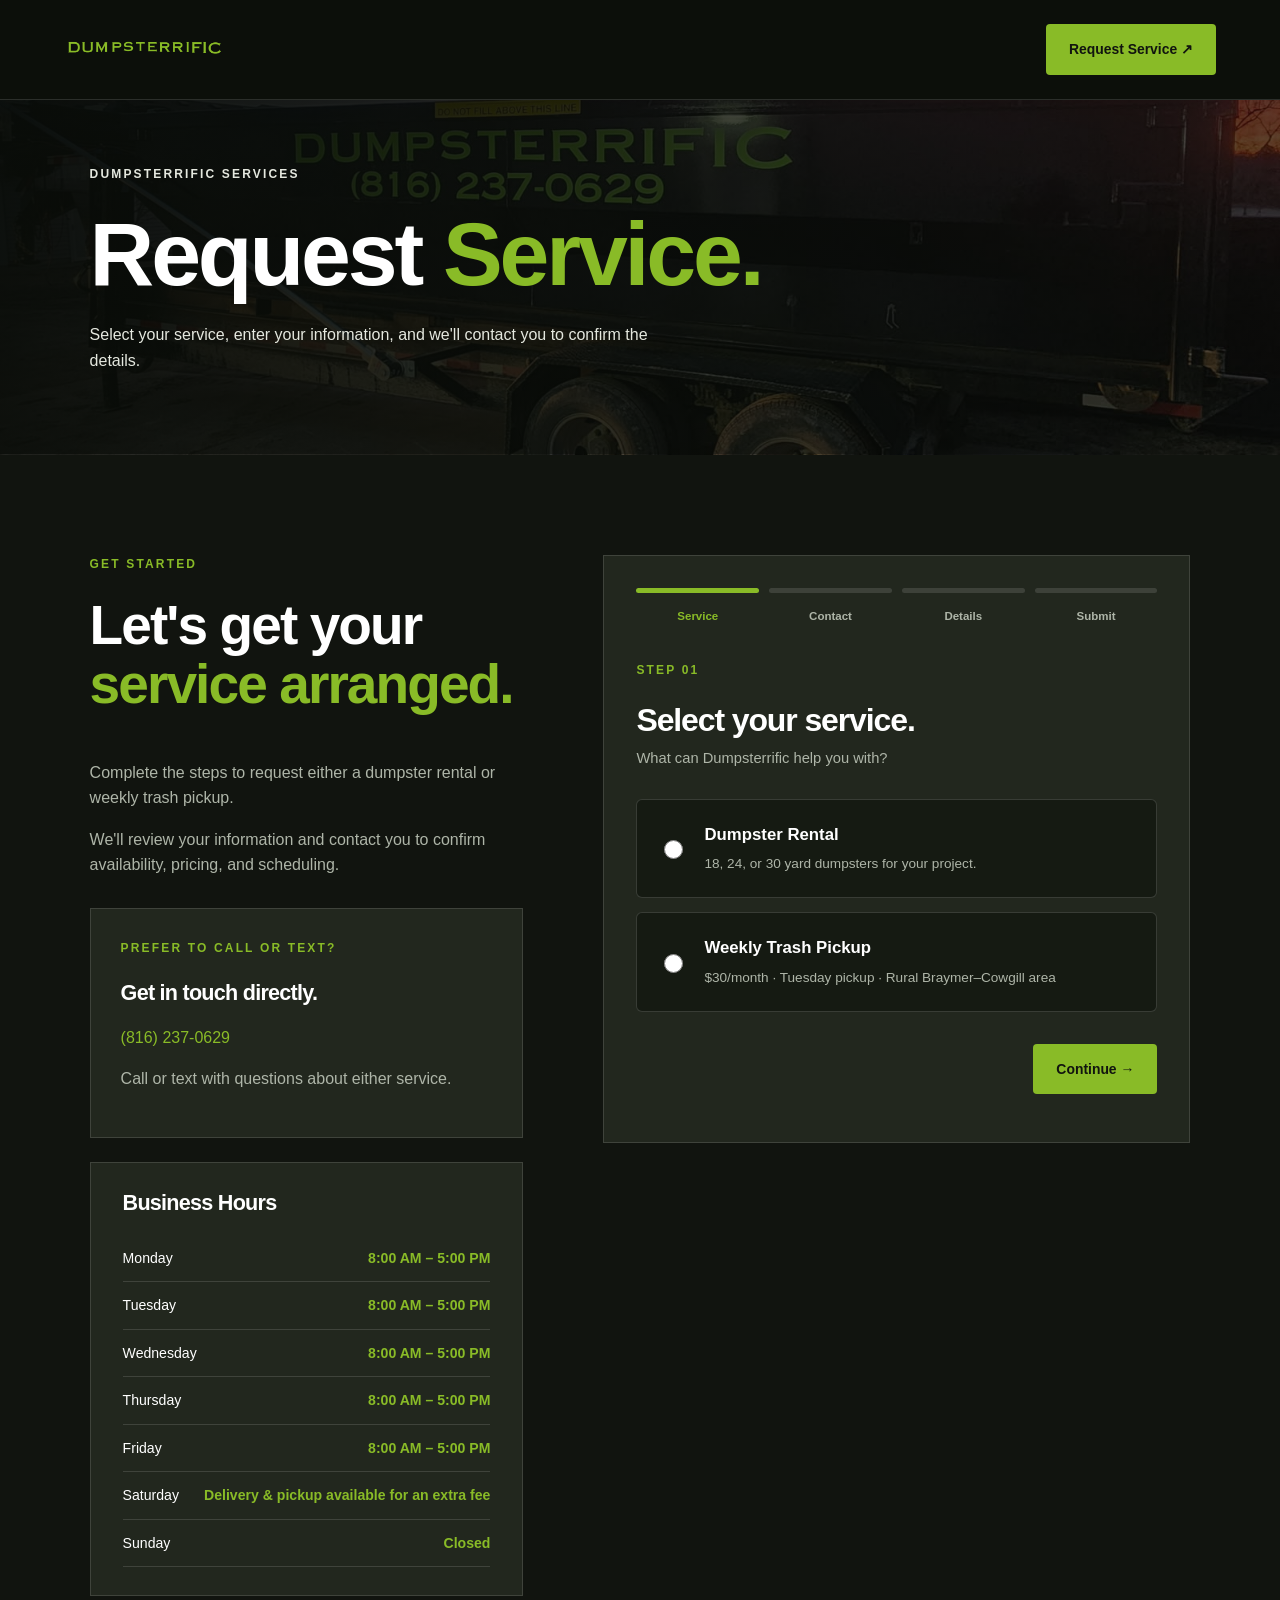
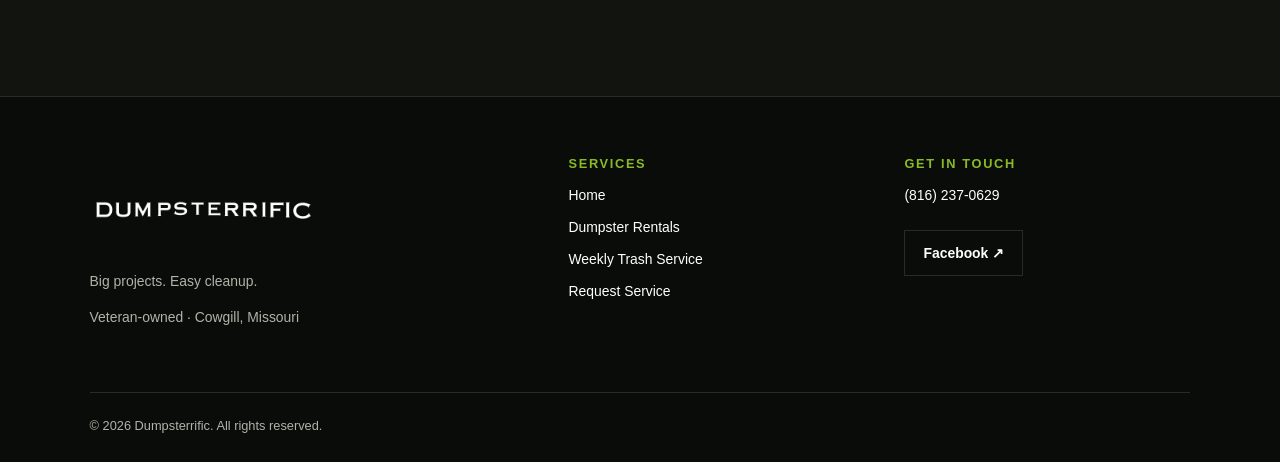
==== contact.html @ dde1d76a "Add files via upload" ====
<!DOCTYPE html>
<html lang="en">
<head>
    <meta charset="utf-8">
    <meta name="viewport" content="width=device-width, initial-scale=1">
    <meta name="theme-color" content="#11140f">
    <meta name="description" content="Request dumpster rental or weekly trash pickup from Dumpsterrific in Northwest Missouri.">

    <title>Request Service | Dumpsterrific</title>

    <link rel="icon" type="image/png" href="Web/Mini Logo.png">
    <link rel="stylesheet" href="css/style.css">

    <style>
        [hidden] { display: none !important; }

        /* SIMPLIFIED NAVBAR */
        .site-header {
            display: flex;
            align-items: center;
            justify-content: space-between;
            gap: 16px;
            height: 100px;
            padding: 0 5%;
        }

        .site-header .brand {
            display: flex;
            align-items: center;
            justify-content: flex-start;
            width: clamp(180px, 28vw, 320px);
            height: 100%;
            flex-shrink: 1;
            min-width: 0;
        }

        .site-header .brand img {
            display: block;
            width: 100%;
            height: 80px;
            object-fit: contain;
            object-position: left center;
        }

        .site-header > .button { flex-shrink: 0; }

        /* FORM PROGRESS */
        .wizard-progress {
            display: grid;
            grid-template-columns: repeat(4, 1fr);
            gap: 10px;
            margin-bottom: 34px;
        }

        .wizard-progress-item {
            min-width: 0;
            text-align: center;
        }

        .wizard-progress-bar {
            height: 5px;
            background: rgba(255,255,255,.12);
            border-radius: 20px;
            margin-bottom: 9px;
            transition: background .2s;
        }

        .wizard-progress-item.active .wizard-progress-bar,
        .wizard-progress-item.completed .wizard-progress-bar {
            background: var(--green, #89bb27);
        }

        .wizard-progress-item span {
            color: #aeb5a8;
            font-size: .72rem;
            font-weight: 700;
        }

        .wizard-progress-item.active span {
            color: var(--green, #89bb27);
        }

        .wizard-step {
            animation: wizardFade .2s ease;
        }

        @keyframes wizardFade {
            from {
                opacity: 0;
                transform: translateY(8px);
            }
            to {
                opacity: 1;
                transform: translateY(0);
            }
        }

        .wizard-title {
            font-size: clamp(1.5rem, 3vw, 2rem);
            margin-bottom: 10px;
        }

        .wizard-description {
            font-size: .92rem;
            margin-bottom: 28px;
        }

        /* SERVICE OPTIONS */
        .service-options {
            display: grid;
            gap: 14px;
        }

        .service-option {
            display: flex;
            align-items: center;
            gap: 18px;
            border: 1px solid rgba(255,255,255,.15);
            background: #151a12;
            border-radius: 6px;
            padding: 22px;
            cursor: pointer;
            transition: .2s;
        }

        .service-option:hover {
            border-color: var(--green, #89bb27);
        }

        .service-option:has(input:checked) {
            border-color: var(--green, #89bb27);
            background: rgba(137,187,39,.08);
        }

        .service-option input {
            width: 19px;
            height: 19px;
            flex-shrink: 0;
            accent-color: var(--green, #89bb27);
        }

        .service-option-content {
            display: grid;
            gap: 5px;
        }

        .service-option-content strong {
            color: #fff;
            font-size: 1.05rem;
        }

        .service-option-content small {
            color: #aeb5a8;
            font-size: .85rem;
        }

        /* FORM NAVIGATION */
        .wizard-navigation {
            display: flex;
            align-items: center;
            justify-content: space-between;
            gap: 12px;
            margin-top: 32px;
        }

        .wizard-navigation .button {
            min-width: 120px;
        }

        .wizard-navigation .next-button {
            margin-left: auto;
        }

        .wizard-service-panel {
            margin-top: 24px;
        }

        /* DELIVERY TIME */
        .wizard-time-options {
            display: flex;
            flex-direction: column;
            gap: 15px;
            padding: 18px;
            border: 1px solid rgba(255,255,255,.13);
            border-radius: 5px;
            margin: 20px 0;
        }

        .wizard-time-options legend {
            color: var(--green, #89bb27);
            font-size: .85rem;
            font-weight: 800;
            padding: 0 8px;
        }

        .wizard-radio {
            display: flex;
            align-items: center;
            gap: 12px;
            cursor: pointer;
            font-size: .92rem;
        }

        .wizard-radio input {
            accent-color: var(--green, #89bb27);
        }

        /* REQUEST REVIEW */
        .wizard-summary {
            background: #151a12;
            border: 1px solid rgba(255,255,255,.13);
            border-radius: 5px;
            padding: 24px;
            margin-top: 24px;
        }

        .wizard-summary h3 {
            color: var(--green, #89bb27);
            margin-bottom: 18px;
        }

        .wizard-summary-row {
            display: flex;
            justify-content: space-between;
            gap: 18px;
            border-bottom: 1px solid rgba(255,255,255,.1);
            padding: 11px 0;
            font-size: .85rem;
        }

        .wizard-summary-row:last-child {
            border-bottom: 0;
        }

        .wizard-summary-row span { color: #aeb5a8; }

        .wizard-summary-row strong {
            text-align: right;
            overflow-wrap: anywhere;
            max-width: 65%;
        }

        .wizard-alert {
            color: #ff9b91;
            font-size: .87rem;
            margin-top: 15px;
        }

        .wizard-success {
            padding: 35px;
            background: #20271b;
            border: 1px solid var(--green, #89bb27);
            border-radius: 6px;
        }

        .wizard-success h2 {
            color: var(--green, #89bb27);
            margin-bottom: 20px;
        }

        .wizard-note {
            font-size: .82rem;
            color: #aeb5a8;
            line-height: 1.7;
        }

        @media (max-width: 700px) {
            .site-header {
                height: 76px;
                padding: 0 4%;
            }

            .site-header .brand {
                width: min(55vw, 240px);
            }

            .site-header .brand img {
                height: 65px;
            }

            .site-header > .button {
                font-size: .75rem;
                padding: 10px 12px;
            }
        }

        @media (max-width: 600px) {
            .service-option { padding: 17px; }

            .wizard-progress-item span {
                font-size: .63rem;
            }

            .wizard-navigation .button {
                padding: 12px 15px;
                min-width: 0;
            }

            .wizard-summary { padding: 17px; }

            .wizard-summary-row {
                flex-direction: column;
                gap: 4px;
            }

            .wizard-summary-row strong {
                text-align: left;
                max-width: 100%;
            }
        }
    </style>
</head>

<body data-page="contact">

    <!-- NAVIGATION -->
    <header class="site-header">

        <a href="index.html"
           class="brand"
           aria-label="Dumpsterrific homepage">

            <img src="Web/Dumpsterrific Logo.png"
                 data-logo="standard"
                 alt="Dumpsterrific">
        </a>

        <a href="contact.html"
           class="button button-green">
            Request Service ↗
        </a>

    </header>


    <main id="main-content">

        <!-- PAGE HEADER -->
        <section class="page-hero">
            <div class="container">

                <p class="eyebrow">
                    DUMPSTERRIFIC SERVICES
                </p>

                <h1>
                    Request <span class="accent">Service.</span>
                </h1>

                <p>
                    Select your service, enter your information,
                    and we'll contact you to confirm the details.
                </p>

            </div>
        </section>


        <!-- REQUEST FORM -->
        <section class="section" id="service-request">

            <div class="container form-layout">

                <!-- LEFT INFORMATION -->
                <div>

                    <p class="eyebrow">GET STARTED</p>

                    <h2>
                        Let's get your
                        <span class="accent">
                            service arranged.
                        </span>
                    </h2>

                    <p>
                        Complete the steps to request either
                        a dumpster rental or weekly trash pickup.
                    </p>

                    <p>
                        We'll review your information and
                        contact you to confirm availability,
                        pricing, and scheduling.
                    </p>

                    <!-- CALL OR TEXT -->
                    <div class="contact-method"
                         style="margin-top:30px;">

                        <p class="eyebrow">
                            PREFER TO CALL OR TEXT?
                        </p>

                        <h3>Get in touch directly.</h3>

                        <a href="tel:+18162370629"
                           data-phone-link
                           class="accent">

                            <span data-phone>
                                (816) 237-0629
                            </span>
                        </a>

                        <p style="margin-top:15px;">
                            Call or text with questions
                            about either service.
                        </p>

                    </div>

                    <!-- BUSINESS HOURS -->
                    <div class="hours-card"
                         style="margin-top:24px;">

                        <h3>Business Hours</h3>

                        <div data-hours-list>
                            <p>Loading business hours...</p>
                        </div>

                    </div>

                </div>


                <!-- FORM COLUMN -->
                <div>

                    <form
                        id="rentalForm"
                        class="contact-form"
                        action="https://formspree.io/f/moeeydgk"
                        method="POST"
                    >

                        <!-- HONEYPOT -->
                        <div hidden aria-hidden="true">
                            <label for="websiteField">
                                Leave this blank
                            </label>

                            <input
                                id="websiteField"
                                type="text"
                                name="_gotcha"
                                tabindex="-1"
                                autocomplete="off">
                        </div>


                        <!-- PROGRESS -->
                        <div class="wizard-progress"
                             aria-label="Form progress">

                            <div class="wizard-progress-item active"
                                 data-progress="0">
                                <div class="wizard-progress-bar"></div>
                                <span>Service</span>
                            </div>

                            <div class="wizard-progress-item"
                                 data-progress="1">
                                <div class="wizard-progress-bar"></div>
                                <span>Contact</span>
                            </div>

                            <div class="wizard-progress-item"
                                 data-progress="2">
                                <div class="wizard-progress-bar"></div>
                                <span>Details</span>
                            </div>

                            <div class="wizard-progress-item"
                                 data-progress="3">
                                <div class="wizard-progress-bar"></div>
                                <span>Submit</span>
                            </div>

                        </div>


                        <!-- STEP 1: SERVICE -->
                        <div class="wizard-step" data-step="0">

                            <p class="eyebrow">STEP 01</p>

                            <h2 class="wizard-title">
                                Select your service.
                            </h2>

                            <p class="wizard-description">
                                What can Dumpsterrific help you with?
                            </p>

                            <div class="service-options">

                                <label class="service-option">
                                    <input type="radio"
                                           name="service_type"
                                           value="dumpster"
                                           required>

                                    <span class="service-option-content">
                                        <strong>Dumpster Rental</strong>
                                        <small>
                                            18, 24, or 30 yard dumpsters
                                            for your project.
                                        </small>
                                    </span>
                                </label>

                                <label class="service-option">
                                    <input type="radio"
                                           name="service_type"
                                           value="trash"
                                           required>

                                    <span class="service-option-content">
                                        <strong>Weekly Trash Pickup</strong>
                                        <small>
                                            $30/month · Tuesday pickup ·
                                            Rural Braymer–Cowgill area
                                        </small>
                                    </span>
                                </label>

                            </div>

                        </div>


                        <!-- STEP 2: CONTACT -->
                        <div class="wizard-step"
                             data-step="1"
                             hidden>

                            <p class="eyebrow">STEP 02</p>

                            <h2 class="wizard-title">
                                Contact information.
                            </h2>

                            <p class="wizard-description">
                                How can we reach you about your request?
                            </p>

                            <div class="field">
                                <label for="customerName">
                                    Full Name *
                                </label>

                                <input id="customerName"
                                       name="name"
                                       type="text"
                                       autocomplete="name"
                                       placeholder="John Smith"
                                       maxlength="120"
                                       required>
                            </div>

                            <div class="field">
                                <label for="customerPhone">
                                    Phone Number *
                                </label>

                                <input id="customerPhone"
                                       name="phone"
                                       type="tel"
                                       autocomplete="tel"
                                       placeholder="(816) 555-0123"
                                       maxlength="30"
                                       required>
                            </div>

                            <div class="field">
                                <label for="customerEmail">
                                    Email Address *
                                </label>

                                <input id="customerEmail"
                                       name="email"
                                       type="email"
                                       autocomplete="email"
                                       placeholder="you@example.com"
                                       maxlength="254"
                                       required>
                            </div>

                        </div>


                        <!-- STEP 3: SERVICE DETAILS -->
                        <div class="wizard-step"
                             data-step="2"
                             hidden>

                            <p class="eyebrow">STEP 03</p>

                            <h2 class="wizard-title">
                                Service details.
                            </h2>

                            <p class="wizard-description">
                                Where do you need service?
                                Then tell us a few more details.
                            </p>

                            <!-- ADDRESS -->
                            <div class="field">
                                <label for="deliveryAddress">
                                    Street Address *
                                </label>

                                <input id="deliveryAddress"
                                       name="delivery_address"
                                       type="text"
                                       autocomplete="street-address"
                                       placeholder="Street address"
                                       maxlength="200"
                                       required>
                            </div>

                            <div class="field-row">

                                <div class="field">
                                    <label for="deliveryCity">
                                        City *
                                    </label>

                                    <input id="deliveryCity"
                                           name="delivery_city"
                                           type="text"
                                           placeholder="City"
                                           maxlength="100"
                                           required>
                                </div>

                                <div class="field">
                                    <label for="deliveryZip">
                                        ZIP Code *
                                    </label>

                                    <input id="deliveryZip"
                                           name="delivery_zip"
                                           type="text"
                                           inputmode="numeric"
                                           placeholder="ZIP Code"
                                           pattern="[0-9]{5}(-[0-9]{4})?"
                                           title="Enter a valid ZIP code"
                                           maxlength="10"
                                           required>
                                </div>

                            </div>


                            <!-- DUMPSTER RENTAL -->
                            <div id="dumpsterFields"
                                 class="wizard-service-panel"
                                 hidden>

                                <p class="eyebrow">
                                    DUMPSTER RENTAL
                                </p>

                                <div class="field">
                                    <label for="dumpster">
                                        Dumpster Size *
                                    </label>

                                    <select id="dumpster"
                                            name="dumpster"
                                            required>
                                        <option value="">
                                            Select size
                                        </option>
                                        <option value="18">
                                            18 Yard — $350
                                        </option>
                                        <option value="24">
                                            24 Yard — $400
                                        </option>
                                        <option value="30">
                                            30 Yard — $450
                                        </option>
                                        <option value="unsure">
                                            Not sure yet
                                        </option>
                                    </select>
                                </div>

                                <div class="field">
                                    <label for="rentalPeriod">
                                        Rental Period
                                    </label>

                                    <select id="rentalPeriod"
                                            name="rental_period">
                                        <option value="7 days">
                                            7 Days (Standard)
                                        </option>
                                        <option value="More than 7 days">
                                            More Than 7 Days
                                        </option>
                                        <option value="Not sure">
                                            Not Sure
                                        </option>
                                    </select>
                                </div>

                                <div class="field">
                                    <label for="materials">
                                        Material Type *
                                    </label>

                                    <select id="materials"
                                            name="materials"
                                            required>
                                        <option value="">
                                            Select material
                                        </option>
                                        <option value="Household junk">
                                            Household Junk
                                        </option>
                                        <option value="Construction debris">
                                            Construction Debris
                                        </option>
                                        <option value="Renovation debris">
                                            Renovation Debris
                                        </option>
                                        <option value="Roofing materials">
                                            Roofing Materials
                                        </option>
                                        <option value="Yard waste">
                                            Yard Waste
                                        </option>
                                        <option value="Mixed debris">
                                            Mixed Debris
                                        </option>
                                        <option value="Other / need approval">
                                            Other / Not Sure
                                        </option>
                                    </select>
                                </div>

                                <div class="field">
                                    <label for="deliveryDate">
                                        Preferred Delivery Date *
                                    </label>

                                    <input id="deliveryDate"
                                           name="preferred_delivery_date"
                                           type="date"
                                           required>
                                </div>

                                <!-- DELIVERY TIME -->
                                <fieldset class="wizard-time-options">

                                    <legend>Delivery Time</legend>

                                    <label class="wizard-radio">
                                        <input type="radio"
                                               id="timeAny"
                                               name="delivery_time_preference"
                                               value="anytime"
                                               checked>
                                        Any time that day
                                    </label>

                                    <label class="wizard-radio">
                                        <input type="radio"
                                               id="timeWindow"
                                               name="delivery_time_preference"
                                               value="window">
                                        Choose a delivery time window
                                    </label>

                                </fieldset>

                                <div id="timeWindowFields" hidden>

                                    <div class="field-row">

                                        <div class="field">
                                            <label for="earliestTime">
                                                Earliest Time *
                                            </label>

                                            <input type="time"
                                                   id="earliestTime"
                                                   name="earliest_time"
                                                   step="900"
                                                   disabled>
                                        </div>

                                        <div class="field">
                                            <label for="latestTime">
                                                Latest Time *
                                            </label>

                                            <input type="time"
                                                   id="latestTime"
                                                   name="latest_time"
                                                   step="900"
                                                   disabled>
                                        </div>

                                    </div>

                                    <p class="wizard-note">
                                        Your requested delivery window
                                        is subject to confirmation.
                                    </p>
                                </div>

                                <div class="field"
                                     style="margin-top:22px;">

                                    <label for="placement">
                                        Dumpster Delivery / Placement Instructions
                                    </label>

                                    <textarea id="placement"
                                              name="placement"
                                              rows="4"
                                              maxlength="1500"
                                              placeholder="Where should we place the dumpster?"></textarea>
                                </div>

                            </div>


                            <!-- WEEKLY TRASH PICKUP -->
                            <div id="trashFields"
                                 class="wizard-service-panel"
                                 hidden>

                                <p class="eyebrow">
                                    WEEKLY TRASH PICKUP
                                </p>

                                <div class="field">
                                    <label for="trashStart">
                                        Preferred Date to Start Service *
                                    </label>

                                    <input id="trashStart"
                                           name="trash_start_date"
                                           type="date"
                                           required>

                                    <p class="wizard-note">
                                        Weekly trash pickup is every Tuesday.
                                        We'll confirm when service can begin.
                                    </p>
                                </div>

                                <div class="field">
                                    <label for="trashCans">
                                        Number of Trash Cans *
                                    </label>

                                    <input id="trashCans"
                                           name="trash_cans"
                                           type="number"
                                           min="1"
                                           step="1"
                                           placeholder="How many cans?"
                                           required>
                                </div>

                            </div>

                        </div>


                        <!-- STEP 4: NOTES AND SUBMISSION -->
                        <div class="wizard-step"
                             data-step="3"
                             hidden>

                            <p class="eyebrow">STEP 04</p>

                            <h2 class="wizard-title">
                                Anything else?
                            </h2>

                            <p class="wizard-description">
                                Add any additional details and
                                review your request before sending.
                            </p>

                            <div class="field">
                                <label for="message">
                                    Additional Notes
                                </label>

                                <textarea id="message"
                                          name="message"
                                          rows="5"
                                          maxlength="3000"
                                          placeholder="Anything else we should know?"></textarea>
                            </div>

                            <div class="wizard-summary">
                                <h3>Request Summary</h3>

                                <div id="requestReview">
                                    Your request details will appear here.
                                </div>
                            </div>

                            <p class="wizard-note"
                               style="margin-top:20px;">
                                This is a service request, not
                                a confirmed booking or active trash
                                subscription. Dumpsterrific will
                                contact you to finalize arrangements.
                            </p>

                        </div>


                        <!-- FORM NAVIGATION -->
                        <div class="wizard-navigation">

                            <button type="button"
                                    id="wizardBack"
                                    class="button button-outline"
                                    hidden>
                                ← Back
                            </button>

                            <button type="button"
                                    id="wizardNext"
                                    class="button button-green next-button">
                                Continue →
                            </button>

                            <button type="submit"
                                    id="submitRental"
                                    class="button button-green next-button"
                                    hidden>
                                Submit Request →
                            </button>

                        </div>

                        <p id="formStatus"
                           class="form-note"
                           role="status"
                           aria-live="polite"></p>

                    </form>


                    <!-- SUCCESS MESSAGE -->
                    <div id="formSuccess"
                         class="wizard-success"
                         role="status"
                         aria-live="polite"
                         hidden>

                        <p class="eyebrow">REQUEST RECEIVED</p>

                        <h2>Thank you!</h2>

                        <p>
                            Your service request was submitted
                            successfully.
                        </p>

                        <p>
                            Dumpsterrific will review your
                            information and contact you
                            to confirm the next steps.
                        </p>

                        <p>
                            Your service is not confirmed
                            until Dumpsterrific contacts you.
                        </p>

                        <a href="index.html"
                           class="button button-green"
                           style="margin-top:22px;">
                            Return Home →
                        </a>

                    </div>

                </div>

            </div>
        </section>

    </main>


    <!-- FOOTER -->
    <footer class="site-footer">
        <div class="container">

            <div class="footer-grid">

                <div>
                    <a href="index.html">
                        <img src="Web/Dumpsterrific Logo W.png"
                             data-full-logo
                             alt="Dumpsterrific"
                             class="footer-logo">
                    </a>

                    <p>Big projects. Easy cleanup.</p>
                    <p>Veteran-owned · Cowgill, Missouri</p>
                </div>

                <div>
                    <h3>Services</h3>

                    <nav class="footer-links">
                        <a href="index.html">Home</a>
                        <a href="index.html#rentals">
                            Dumpster Rentals
                        </a>
                        <a href="index.html#trash-service">
                            Weekly Trash Service
                        </a>
                        <a href="contact.html">
                            Request Service
                        </a>
                    </nav>
                </div>

                <div>
                    <h3>Get in Touch</h3>

                    <nav class="footer-links">
                        <a href="tel:+18162370629"
                           data-phone-link>
                            <span data-phone>
                                (816) 237-0629
                            </span>
                        </a>

                        <a href="#" data-email-link hidden>
                            <span data-email></span>
                        </a>
                    </nav>

                    <div class="social-links"
                         data-social-links></div>
                </div>

            </div>

            <div class="footer-bottom">
                © <span id="year"></span>
                Dumpsterrific. All rights reserved.
            </div>

        </div>
    </footer>

    <script src="js/script.js" defer></script>
</body>
</html>
---- css/style.css ----
:root {
    --green: #89bb27;
    --ink: #11140f;
    --surface: #1a1e17;
    --panel: #22271e;
    --muted: #aeb5a8;
    --line: rgba(255,255,255,.13);
    --white: #fff;
}

* { box-sizing: border-box; }

html { scroll-behavior: smooth; }

body {
    margin: 0;
    background: var(--ink);
    color: var(--white);
    font-family: Inter, Arial, Helvetica, sans-serif;
    line-height: 1.6;
}

body.menu-open { overflow: hidden; }

a { color: inherit; text-decoration: none; }

button, input, textarea, select { font: inherit; }

button, a { -webkit-tap-highlight-color: transparent; }

img { max-width: 100%; display: block; }

h1, h2, h3, p { margin-top: 0; }

h1, h2, h3 {
    line-height: 1.07;
    letter-spacing: -.035em;
}

h1 { font-size: clamp(3rem, 7vw, 6rem); }
h2 { font-size: clamp(2rem, 4.3vw, 3.65rem); }
h3 { font-size: 1.35rem; }

p { color: var(--muted); }

:focus-visible {
    outline: 3px solid var(--green);
    outline-offset: 4px;
}

.accent { color: var(--green); }
.muted { color: var(--muted); }

.eyebrow {
    color: var(--green);
    font-size: .75rem;
    font-weight: 800;
    letter-spacing: .18em;
    text-transform: uppercase;
    margin-bottom: 1.4rem;
}

.container {
    width: min(1200px, 86%);
    margin-inline: auto;
}

.section { padding: 100px 0; }
.section-alt { background: var(--surface); }

.section-heading {
    max-width: 690px;
    margin-bottom: 44px;
}

.section-heading p { max-width: 650px; }

/* BUTTONS */

.button {
    display: inline-flex;
    align-items: center;
    justify-content: center;
    min-height: 50px;
    padding: 13px 22px;
    border: 1px solid transparent;
    border-radius: 4px;
    font-weight: 800;
    font-size: .87rem;
    transition: transform .2s, background .2s, border-color .2s;
    cursor: pointer;
}

.button:hover { transform: translateY(-2px); }

.button-green {
    background: var(--green);
    color: var(--ink);
}

.button-green:hover { background: #b3df59; }

.button-outline {
    border-color: rgba(255,255,255,.5);
    background: rgba(12,14,11,.3);
    color: #fff;
}

.button-outline:hover {
    background: #fff;
    color: var(--ink);
}

.button-row {
    display: flex;
    gap: 12px;
    flex-wrap: wrap;
}

/* NAVIGATION */

.site-header {
    height: 100px;
    display: flex;
    align-items: center;
    justify-content: space-between;
    padding: 0 5%;
    background: rgba(13,16,11,.97);
    border-bottom: 1px solid var(--line);
    position: sticky;
    top: 0;
    z-index: 100;
}

.header-left {
    display: flex;
    align-items: center;
    gap: 24px;
}

.brand {
    width: 100px;
    height: 100px;
    display: grid;
    place-items: center;
    flex-shrink: 0;
}

.brand img {
    width: 100px;
    height: 100px;
    object-fit: contain;
}

.menu-toggle {
    display: flex;
    align-items: center;
    gap: 12px;
    border: 0;
    background: transparent;
    color: #fff;
    font-size: .82rem;
    font-weight: 800;
    letter-spacing: .13em;
    cursor: pointer;
    padding: 10px;
}

.hamburger {
    width: 23px;
    display: grid;
    gap: 5px;
}

.hamburger i {
    height: 2px;
    background: var(--green);
    display: block;
}

.site-header > .button { white-space: nowrap; }

/* SIDEBAR */

.menu-backdrop {
    position: fixed;
    inset: 0;
    background: rgba(0,0,0,.72);
    z-index: 110;
    opacity: 0;
    visibility: hidden;
    transition: .25s;
}

.menu-backdrop.visible {
    opacity: 1;
    visibility: visible;
}

.side-menu {
    position: fixed;
    inset: 0 auto 0 0;
    width: min(355px, 90vw);
    background: #151a11;
    z-index: 111;
    transform: translateX(-103%);
    transition: transform .3s ease;
    display: flex;
    flex-direction: column;
    padding: 30px;
    border-right: 1px solid var(--line);
}

.side-menu.open { transform: translateX(0); }

.drawer-top {
    display: flex;
    align-items: center;
    justify-content: space-between;
    margin-bottom: 48px;
}

.drawer-top img {
    width: 83px;
    height: 83px;
    object-fit: contain;
}

.close-menu {
    font-size: 2rem;
    line-height: 1;
    color: #fff;
    background: transparent;
    border: 0;
    cursor: pointer;
}

.side-menu nav {
    display: grid;
    gap: 12px;
}

.side-menu nav a {
    font-weight: 800;
    font-size: 1.35rem;
    padding: 15px 12px;
    border-left: 3px solid transparent;
    transition: .2s;
}

.side-menu nav a:hover,
.side-menu nav a.active {
    border-color: var(--green);
    background: rgba(137,187,39,.08);
    color: var(--green);
}

.drawer-bottom {
    margin-top: auto;
    font-size: .8rem;
    color: var(--muted);
}

/* HERO */

.hero {
    min-height: 650px;
    display: flex;
    align-items: center;
    background-image:
        linear-gradient(90deg,
            rgba(9,12,8,.94),
            rgba(9,12,8,.62) 54%,
            rgba(9,12,8,.32)
        ),
        url('../Web/Main Picture.jpg');
    background-size: cover;
    background-position: center;
    padding: 90px 0;
}

.hero-content {
    width: min(1200px, 86%);
    margin: auto;
}

.hero-logo {
    width: clamp(240px, 38vw, 430px);
    max-height: 180px;
    object-fit: contain;
    object-position: left center;
    margin-bottom: 20px;
}

.hero h1 { margin-bottom: 24px; }

.hero p {
    max-width: 530px;
    color: #e4e6df;
    font-size: 1.05rem;
}

.hero .button-row { margin-top: 33px; }

/* HOMEPAGE CONTENT */

.intro-grid {
    display: grid;
    grid-template-columns: 1fr 1fr;
    gap: 80px;
    align-items: center;
}

.intro-grid p { font-size: 1.06rem; }

.feature-grid {
    display: grid;
    grid-template-columns: repeat(3, 1fr);
    gap: 18px;
}

.feature {
    background: var(--panel);
    border: 1px solid var(--line);
    padding: 32px;
    min-height: 210px;
}

.feature .number {
    color: var(--green);
    font-size: .8rem;
    font-weight: 900;
    letter-spacing: .18em;
}

.feature h3 { margin-top: 30px; }

.information-grid {
    display: grid;
    grid-template-columns: 1fr 1fr;
    gap: 54px;
    align-items: start;
}

/* BUSINESS HOURS */

.hours-card {
    padding: 28px 32px;
    background: var(--panel);
    border: 1px solid var(--line);
}

.hours-card h3 { margin-bottom: 20px; }

.hours-row {
    display: flex;
    justify-content: space-between;
    gap: 16px;
    padding: 12px 0;
    border-bottom: 1px solid var(--line);
    font-size: .88rem;
}

.hours-row strong {
    text-align: right;
    font-weight: 700;
    color: var(--green);
}

.social-links {
    display: flex;
    flex-wrap: wrap;
    gap: 12px;
    margin-top: 24px;
}

.social-link {
    border: 1px solid var(--line);
    padding: 11px 18px;
    font-weight: 700;
    font-size: .88rem;
}

.social-link:hover {
    border-color: var(--green);
    color: var(--green);
}

/* PAGE HEADINGS */

.page-hero {
    background-image:
        linear-gradient(90deg,
            rgba(9,12,8,.96),
            rgba(9,12,8,.65)
        ),
        url('../Web/Main Picture.jpg');
    background-size: cover;
    background-position: center;
    min-height: 350px;
    display: flex;
    align-items: center;
    padding: 65px 0;
}

.page-hero p {
    color: #e5e8df;
    max-width: 560px;
}

.page-hero h1 { margin-bottom: 20px; }

/* DUMPSTER CARDS */

.comparison {
    background: #f2f3ef;
    padding: 25px;
    border-radius: 6px;
}

.comparison img {
    max-height: 450px;
    width: 100%;
    object-fit: contain;
}

.dumpster-grid {
    display: grid;
    grid-template-columns: repeat(3, minmax(0, 1fr));
    gap: 20px;
}

.dumpster-card {
    background: var(--panel);
    border: 1px solid var(--line);
    min-width: 0;
    overflow: hidden;
}

.dumpster-image {
    height: 235px;
    background: #ecefea;
    position: relative;
}

.dumpster-image img {
    height: 100%;
    width: 100%;
    object-fit: contain;
}

.corner-tag {
    position: absolute;
    left: 14px;
    top: 14px;
    background: var(--green);
    color: var(--ink);
    font-weight: 900;
    padding: 7px 11px;
    font-size: .7rem;
}

.dumpster-body { padding: 25px; }

.dumpster-heading {
    display: flex;
    justify-content: space-between;
    align-items: start;
    gap: 12px;
}

.dumpster-heading h3 { margin-bottom: 12px; }

.price {
    color: var(--green);
    white-space: nowrap;
    font-size: .75rem;
    text-align: right;
}

.dumpster-body p {
    font-size: .88rem;
    min-height: 50px;
}

.specs { margin: 24px 0; }

.specs > div {
    display: flex;
    justify-content: space-between;
    gap: 10px;
    border-bottom: 1px solid var(--line);
    padding: 11px 0;
    font-size: .8rem;
}

.specs span { color: var(--muted); }

.specs strong { text-align: right; }

.dumpster-body .button { width: 100%; }

/* HOW TO CHOOSE */

.steps-grid {
    display: grid;
    grid-template-columns: repeat(3, 1fr);
    gap: 18px;
}

.step {
    padding: 30px;
    background: var(--panel);
    border: 1px solid var(--line);
}

.step strong {
    font-size: 2rem;
    color: var(--green);
}

.step h3 { margin: 20px 0 10px; }

/* RENTAL TERMS */

.terms-grid {
    display: grid;
    grid-template-columns: repeat(3, 1fr);
    gap: 20px;
}

.terms-grid article {
    padding: 24px;
    border: 1px solid var(--line);
    background: var(--panel);
}

/* CONTACT PAGE */

.contact-grid {
    display: grid;
    grid-template-columns: 1fr 1fr;
    gap: 22px;
}

.contact-method {
    display: block;
    border: 1px solid var(--line);
    padding: 30px;
    background: var(--panel);
    min-width: 0;
}

.contact-method h3 { margin-top: 15px; }

.contact-method strong {
    color: var(--green);
    overflow-wrap: anywhere;
}

.contact-method[aria-disabled='true'] { cursor: default; }

.form-layout {
    display: grid;
    grid-template-columns: .85fr 1.15fr;
    gap: 80px;
}

.contact-form {
    background: var(--panel);
    padding: 32px;
    border: 1px solid var(--line);
}

.field-row {
    display: grid;
    grid-template-columns: 1fr 1fr;
    gap: 16px;
}

.field {
    display: grid;
    gap: 8px;
    margin-bottom: 19px;
}

.field label {
    font-size: .73rem;
    font-weight: 800;
    letter-spacing: .06em;
    text-transform: uppercase;
}

.field input,
.field select,
.field textarea {
    width: 100%;
    background: var(--ink);
    color: var(--white);
    border: 1px solid var(--line);
    border-radius: 3px;
    padding: 13px;
    outline-offset: 2px;
}

.field input:focus,
.field select:focus,
.field textarea:focus {
    border-color: var(--green);
}

.field textarea { resize: vertical; }

.form-note {
    font-size: .78rem;
    margin-top: 16px;
}

/* FOOTER */

.site-footer {
    background: #0a0c09;
    border-top: 1px solid var(--line);
    padding: 60px 0 25px;
}

.footer-grid {
    display: grid;
    grid-template-columns: 1.5fr 1fr 1fr;
    gap: 50px;
}

.footer-logo {
    width: 225px;
    max-height: 125px;
    object-fit: contain;
    object-position: left center;
}

.footer-grid h3 {
    font-size: .8rem;
    color: var(--green);
    letter-spacing: .13em;
    text-transform: uppercase;
}

.footer-links {
    display: grid;
    gap: 10px;
}

.footer-links a:hover { color: var(--green); }

.footer-grid p,
.footer-grid a {
    font-size: .87rem;
    overflow-wrap: anywhere;
}

.footer-bottom {
    border-top: 1px solid var(--line);
    margin-top: 50px;
    padding-top: 23px;
    color: var(--muted);
    font-size: .8rem;
}

/* TABLET RESPONSIVE */

@media (max-width: 950px) {
    .dumpster-grid {
        grid-template-columns: repeat(2, minmax(0, 1fr));
    }

    .feature-grid,
    .steps-grid,
    .terms-grid {
        grid-template-columns: 1fr 1fr;
    }

    .form-layout { gap: 40px; }
}

/* MOBILE RESPONSIVE */

@media (max-width: 700px) {
    .site-header {
        height: 75px;
        padding: 0 4%;
    }

    .brand {
        width: 70px;
        height: 75px;
    }

    .brand img {
        width: 70px;
        height: 70px;
    }

    .header-left { gap: 6px; }

    .site-header > .button {
        min-height: 42px;
        padding: 10px 13px;
        font-size: .76rem;
    }

    .container,
    .hero-content { width: 88%; }

    .section { padding: 70px 0; }

    .hero {
        min-height: 630px;
        padding: 65px 0;
    }

    .hero h1 {
        font-size: clamp(2.7rem, 11vw, 4.8rem);
    }

    .page-hero { min-height: 300px; }

    .intro-grid,
    .information-grid,
    .form-layout,
    .contact-grid {
        grid-template-columns: 1fr;
        gap: 28px;
    }

    .feature-grid,
    .steps-grid,
    .terms-grid,
    .dumpster-grid {
        grid-template-columns: 1fr;
    }

    .field-row {
        grid-template-columns: 1fr;
        gap: 0;
    }

    .footer-grid {
        grid-template-columns: 1fr 1fr;
        gap: 25px;
    }

    .footer-grid > div:first-child { grid-column: 1 / -1; }

    .footer-logo { width: 180px; }

    .form-layout { gap: 25px; }

    .contact-form { padding: 22px; }
}

@media (prefers-reduced-motion: reduce) {
    html { scroll-behavior: auto; }

    *,
    *::before,
    *::after {
        transition: none !important;
        animation: none !important;
    }
}

/* ==========================================
   REDESIGNED HOMEPAGE HERO
   Photo + large centered logo only
   ========================================== */

.hero-logo-only {
    min-height: calc(100svh - 100px);
    position: relative;
    padding: 0;
    background-image: url('../Web/Main Picture.jpg');
    background-size: cover;
    background-position: center;
    display: grid;
    place-items: center;
    text-align: center;
    isolation: isolate;
}

.hero-shade {
    position: absolute;
    inset: 0;
    background: rgba(0,0,0,.25);
    z-index: -1;
}

.hero-center {
    width: min(1100px, 92%);
    display: flex;
    align-items: center;
    justify-content: center;
    min-height: 55vh;
}

.hero-logo-main {
    width: min(100%, 850px);
    height: auto;
    max-height: 65vh;
    object-fit: contain;
    filter: drop-shadow(0 8px 26px rgba(0,0,0,.7));
}

.scroll-cue {
    position: absolute;
    bottom: 26px;
    left: 50%;
    transform: translateX(-50%);
    color: white;
    letter-spacing: .18em;
    font-size: .7rem;
    font-weight: 800;
    white-space: nowrap;
    text-shadow: 0 2px 8px #000;
}

.scroll-cue span {
    display: block;
    font-size: 1.6rem;
    line-height: 1.2;
}

.section-title {
    font-size: clamp(2.5rem, 5vw, 4.5rem);
}

.intro-grid .button-row { margin-top: 28px; }

/* TRANSPARENT DUMPSTER IMAGES */

.comparison,
.dumpster-image,
.transparent-render {
    background: transparent !important;
}

.comparison {
    border: 1px solid var(--line);
    border-radius: 8px;
}

.dumpster-image img { object-fit: contain; }

.dumpster-card {
    transition: transform .2s, border-color .2s;
}

.dumpster-card:hover {
    transform: translateY(-4px);
    border-color: var(--green);
}

.dumpster-heading .price {
    font-size: 1.6rem;
    line-height: 1.1;
}

.center-action {
    text-align: center;
    margin-top: 32px;
}

/* RENTAL BASICS */

.basics-grid h3,
.terms-grid h3 {
    color: var(--green);
    font-size: 1.1rem;
}

.terms-grid article p {
    margin: 0;
    font-size: .92rem;
}

/* EXPANDABLE RENTAL TERMS */

.terms-accordion {
    border-top: 1px solid var(--line);
}

.term-detail {
    border-bottom: 1px solid var(--line);
}

.term-detail summary {
    list-style: none;
    cursor: pointer;
    font-weight: 800;
    padding: 21px 46px 21px 6px;
    position: relative;
    font-size: 1.05rem;
}

.term-detail summary::-webkit-details-marker {
    display: none;
}

.term-detail summary::after {
    content: '+';
    position: absolute;
    right: 8px;
    top: 15px;
    font-size: 1.6rem;
    color: var(--green);
}

.term-detail[open] summary::after { content: '−'; }

.term-detail summary:hover { color: var(--green); }

.term-detail p {
    padding: 0 45px 23px 6px;
    max-width: 940px;
    margin: 0;
}

/* REQUEST A RENTAL */

.request-band {
    display: flex;
    align-items: center;
    justify-content: space-between;
    gap: 50px;
}

.request-band > div:first-child { max-width: 620px; }

.request-actions {
    display: flex;
    gap: 14px;
    flex-wrap: wrap;
    justify-content: flex-end;
}

/* MOBILE REDESIGN */

@media (max-width: 700px) {
    .hero-logo-only {
        min-height: calc(100svh - 75px);
        padding: 0;
        background-position: center;
    }

    .hero-center { min-height: 60vh; }

    .hero-logo-main {
        width: 100%;
        max-height: 50vh;
    }

    .request-band {
        flex-direction: column;
        align-items: start;
        gap: 18px;
    }

    .request-actions { justify-content: flex-start; }

    .terms-accordion summary { font-size: .95rem; }
}

/* ==========================================
   MERGED HOMEPAGE + RENTALS
   Larger main logo
   ========================================== */

.hero-logo-only { min-height: calc(100svh - 100px); }

.hero-center {
    width: min(1440px, 98%);
    min-height: 75vh;
}

.hero-logo-main {
    width: min(100%, 1250px);
    max-height: 86vh;
    object-fit: contain;
}

#rentals,
#request-rental { scroll-margin-top: 100px; }

@media (max-width: 700px) {
    .hero-logo-only {
        min-height: calc(100svh - 75px);
    }

    .hero-center {
        width: 100%;
        min-height: 76vh;
    }

    .hero-logo-main {
        width: 100%;
        max-height: 75vh;
    }

    #rentals,
    #request-rental { scroll-margin-top: 75px; }
}

/* ==========================================
   LATEST REFINEMENTS
   Green headings and no step numbers
   ========================================== */

.green-heading,
.green-heading .accent,
.steps-grid .step h3 {
    color: var(--green);
}

.steps-grid .step h3 { margin-top: 0; }
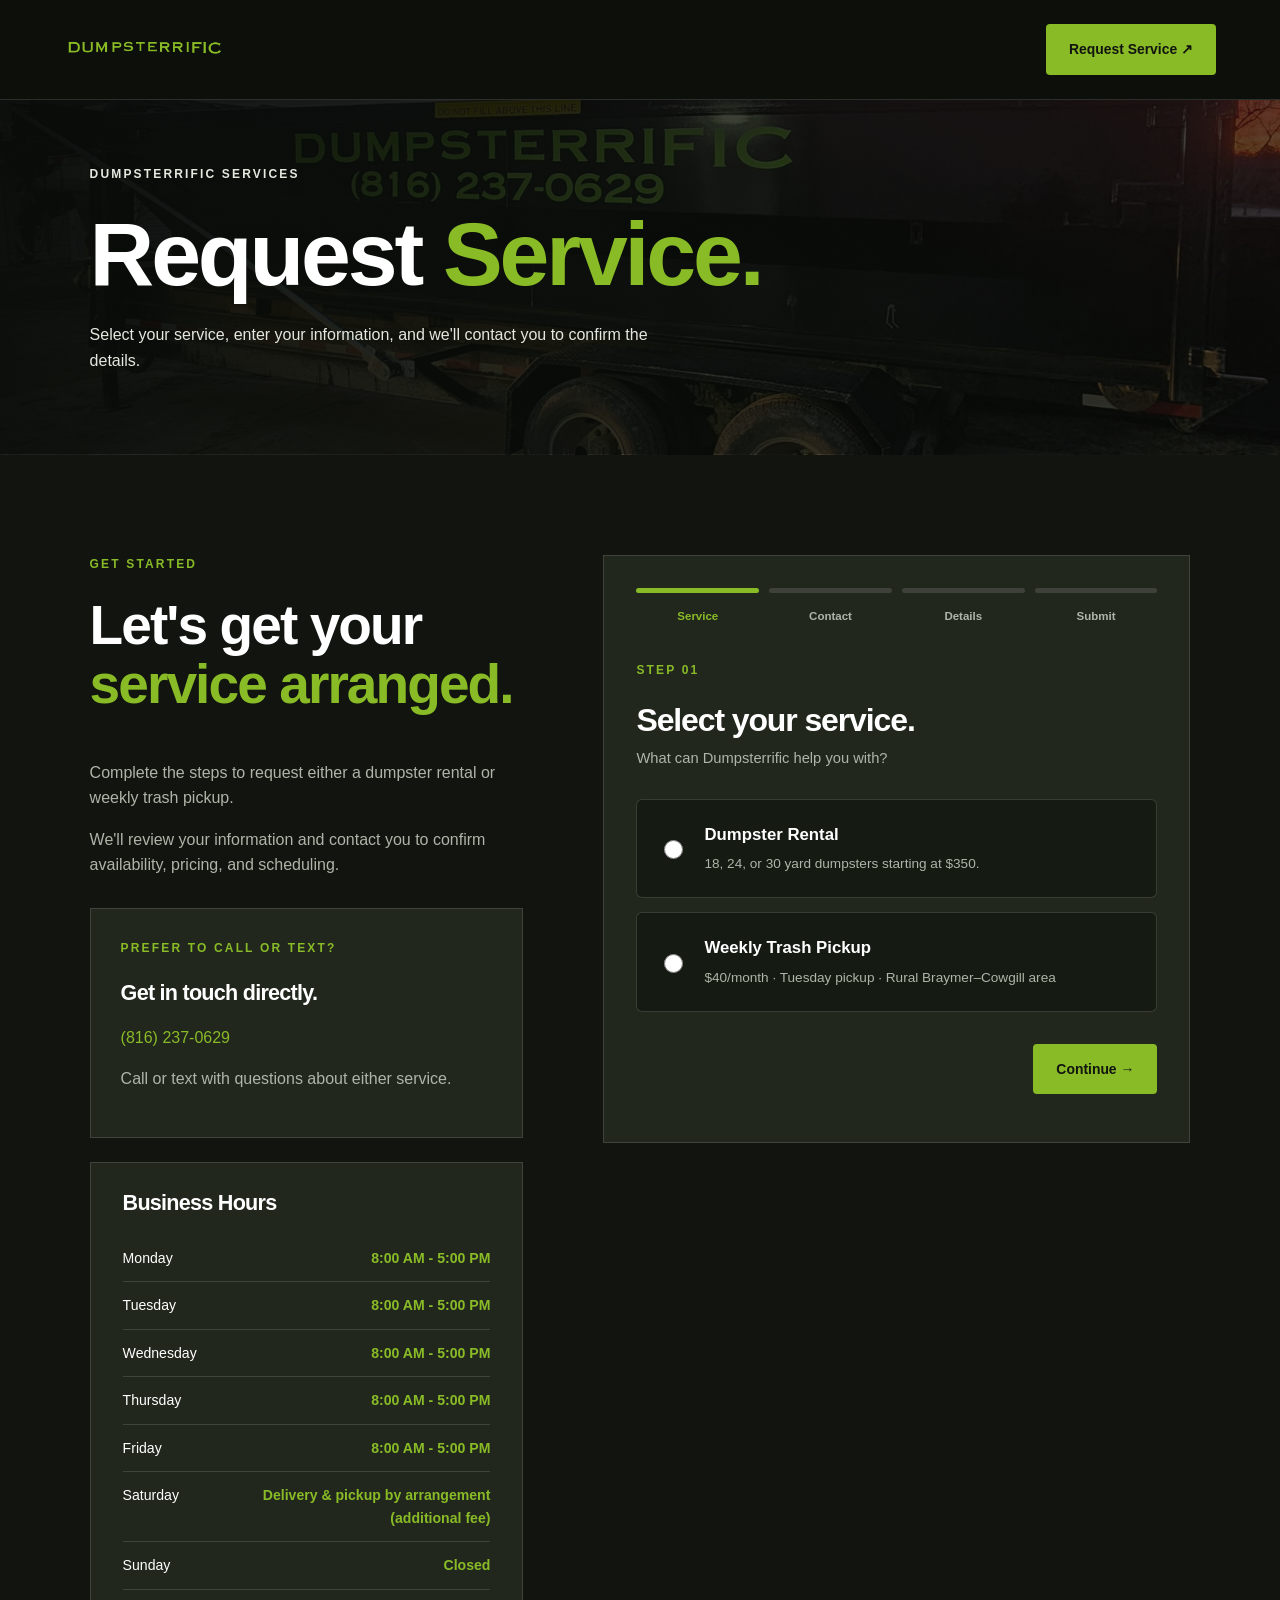
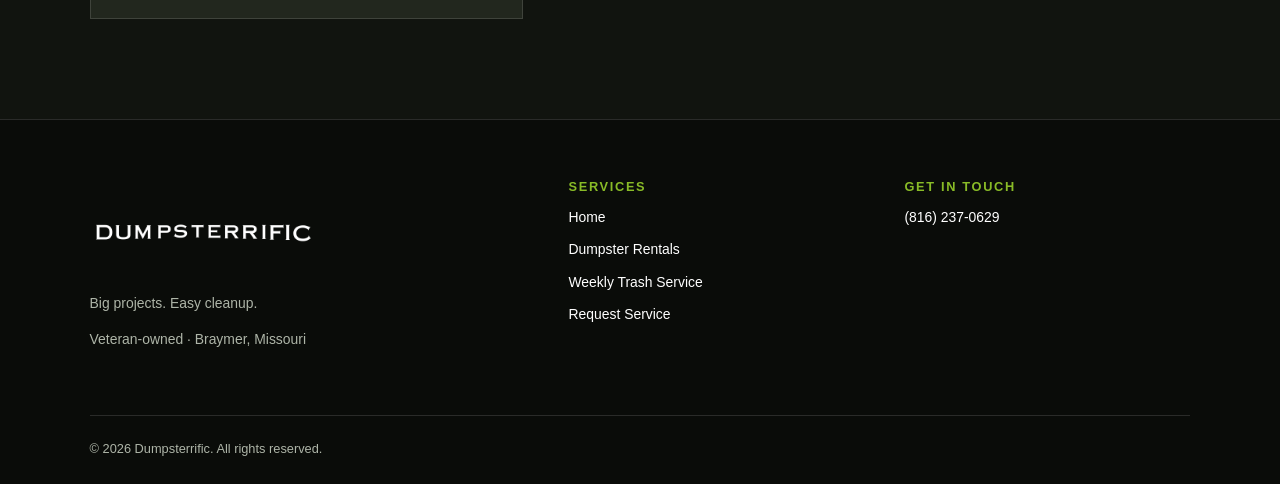
==== commit 9c2cded8: "Add files via upload" ====
--- a/contact.html
+++ b/contact.html
@@ -13,9 +13,11 @@
     <link rel="stylesheet" href="css/style.css">
 
     <style>
-        [hidden] { display: none !important; }
-
-        /* SIMPLIFIED NAVBAR */
+        [hidden] {
+            display: none !important;
+        }
+
+        /* NAVIGATION */
         .site-header {
             display: flex;
             align-items: center;
@@ -28,7 +30,6 @@
         .site-header .brand {
             display: flex;
             align-items: center;
-            justify-content: flex-start;
             width: clamp(180px, 28vw, 320px);
             height: 100%;
             flex-shrink: 1;
@@ -43,9 +44,11 @@
             object-position: left center;
         }
 
-        .site-header > .button { flex-shrink: 0; }
-
-        /* FORM PROGRESS */
+        .site-header > .button {
+            flex-shrink: 0;
+        }
+
+        /* PROGRESS */
         .wizard-progress {
             display: grid;
             grid-template-columns: repeat(4, 1fr);
@@ -63,7 +66,6 @@
             background: rgba(255,255,255,.12);
             border-radius: 20px;
             margin-bottom: 9px;
-            transition: background .2s;
         }
 
         .wizard-progress-item.active .wizard-progress-bar,
@@ -90,6 +92,7 @@
                 opacity: 0;
                 transform: translateY(8px);
             }
+
             to {
                 opacity: 1;
                 transform: translateY(0);
@@ -106,7 +109,7 @@
             margin-bottom: 28px;
         }
 
-        /* SERVICE OPTIONS */
+        /* SERVICE SELECTION */
         .service-options {
             display: grid;
             gap: 14px;
@@ -176,7 +179,7 @@
             margin-top: 24px;
         }
 
-        /* DELIVERY TIME */
+        /* TIME WINDOW */
         .wizard-time-options {
             display: flex;
             flex-direction: column;
@@ -206,7 +209,7 @@
             accent-color: var(--green, #89bb27);
         }
 
-        /* REQUEST REVIEW */
+        /* REVIEW */
         .wizard-summary {
             background: #151a12;
             border: 1px solid rgba(255,255,255,.13);
@@ -233,18 +236,14 @@
             border-bottom: 0;
         }
 
-        .wizard-summary-row span { color: #aeb5a8; }
+        .wizard-summary-row span {
+            color: #aeb5a8;
+        }
 
         .wizard-summary-row strong {
             text-align: right;
             overflow-wrap: anywhere;
             max-width: 65%;
-        }
-
-        .wizard-alert {
-            color: #ff9b91;
-            font-size: .87rem;
-            margin-top: 15px;
         }
 
         .wizard-success {
@@ -286,7 +285,9 @@
         }
 
         @media (max-width: 600px) {
-            .service-option { padding: 17px; }
+            .service-option {
+                padding: 17px;
+            }
 
             .wizard-progress-item span {
                 font-size: .63rem;
@@ -297,7 +298,9 @@
                 min-width: 0;
             }
 
-            .wizard-summary { padding: 17px; }
+            .wizard-summary {
+                padding: 17px;
+            }
 
             .wizard-summary-row {
                 flex-direction: column;
@@ -338,6 +341,7 @@
 
         <!-- PAGE HEADER -->
         <section class="page-hero">
+
             <div class="container">
 
                 <p class="eyebrow">
@@ -345,7 +349,8 @@
                 </p>
 
                 <h1>
-                    Request <span class="accent">Service.</span>
+                    Request
+                    <span class="accent">Service.</span>
                 </h1>
 
                 <p>
@@ -354,6 +359,7 @@
                 </p>
 
             </div>
+
         </section>
 
 
@@ -365,7 +371,9 @@
                 <!-- LEFT INFORMATION -->
                 <div>
 
-                    <p class="eyebrow">GET STARTED</p>
+                    <p class="eyebrow">
+                        GET STARTED
+                    </p>
 
                     <h2>
                         Let's get your
@@ -385,6 +393,7 @@
                         pricing, and scheduling.
                     </p>
 
+
                     <!-- CALL OR TEXT -->
                     <div class="contact-method"
                          style="margin-top:30px;">
@@ -393,7 +402,9 @@
                             PREFER TO CALL OR TEXT?
                         </p>
 
-                        <h3>Get in touch directly.</h3>
+                        <h3>
+                            Get in touch directly.
+                        </h3>
 
                         <a href="tel:+18162370629"
                            data-phone-link
@@ -411,7 +422,8 @@
 
                     </div>
 
-                    <!-- BUSINESS HOURS -->
+
+                    <!-- HOURS -->
                     <div class="hours-card"
                          style="margin-top:24px;">
 
@@ -426,7 +438,7 @@
                 </div>
 
 
-                <!-- FORM COLUMN -->
+                <!-- RIGHT FORM COLUMN -->
                 <div>
 
                     <form
@@ -436,8 +448,9 @@
                         method="POST"
                     >
 
-                        <!-- HONEYPOT -->
+                        <!-- ANTI-SPAM HONEYPOT -->
                         <div hidden aria-hidden="true">
+
                             <label for="websiteField">
                                 Leave this blank
                             </label>
@@ -447,34 +460,40 @@
                                 type="text"
                                 name="_gotcha"
                                 tabindex="-1"
-                                autocomplete="off">
+                                autocomplete="off"
+                            >
+
                         </div>
 
 
-                        <!-- PROGRESS -->
+                        <!-- PROGRESS BAR -->
                         <div class="wizard-progress"
                              aria-label="Form progress">
 
                             <div class="wizard-progress-item active"
                                  data-progress="0">
+
                                 <div class="wizard-progress-bar"></div>
                                 <span>Service</span>
                             </div>
 
                             <div class="wizard-progress-item"
                                  data-progress="1">
+
                                 <div class="wizard-progress-bar"></div>
                                 <span>Contact</span>
                             </div>
 
                             <div class="wizard-progress-item"
                                  data-progress="2">
+
                                 <div class="wizard-progress-bar"></div>
                                 <span>Details</span>
                             </div>
 
                             <div class="wizard-progress-item"
                                  data-progress="3">
+
                                 <div class="wizard-progress-bar"></div>
                                 <span>Submit</span>
                             </div>
@@ -483,9 +502,12 @@
 
 
                         <!-- STEP 1: SERVICE -->
-                        <div class="wizard-step" data-step="0">
-
-                            <p class="eyebrow">STEP 01</p>
+                        <div class="wizard-step"
+                             data-step="0">
+
+                            <p class="eyebrow">
+                                STEP 01
+                            </p>
 
                             <h2 class="wizard-title">
                                 Select your service.
@@ -495,35 +517,53 @@
                                 What can Dumpsterrific help you with?
                             </p>
 
+
                             <div class="service-options">
 
+                                <!-- DUMPSTER -->
                                 <label class="service-option">
+
                                     <input type="radio"
                                            name="service_type"
                                            value="dumpster"
                                            required>
 
                                     <span class="service-option-content">
-                                        <strong>Dumpster Rental</strong>
+
+                                        <strong>
+                                            Dumpster Rental
+                                        </strong>
+
                                         <small>
                                             18, 24, or 30 yard dumpsters
-                                            for your project.
+                                            starting at
+                                            <span data-price="dumpsters.18">—</span>.
                                         </small>
+
                                     </span>
                                 </label>
 
+
+                                <!-- TRASH PICKUP -->
                                 <label class="service-option">
+
                                     <input type="radio"
                                            name="service_type"
                                            value="trash"
                                            required>
 
                                     <span class="service-option-content">
-                                        <strong>Weekly Trash Pickup</strong>
+
+                                        <strong>
+                                            Weekly Trash Pickup
+                                        </strong>
+
                                         <small>
-                                            $30/month · Tuesday pickup ·
+                                            <span data-price="trashService.monthly">—</span>/month
+                                            · Tuesday pickup ·
                                             Rural Braymer–Cowgill area
                                         </small>
+
                                     </span>
                                 </label>
 
@@ -537,7 +577,9 @@
                              data-step="1"
                              hidden>
 
-                            <p class="eyebrow">STEP 02</p>
+                            <p class="eyebrow">
+                                STEP 02
+                            </p>
 
                             <h2 class="wizard-title">
                                 Contact information.
@@ -547,7 +589,9 @@
                                 How can we reach you about your request?
                             </p>
 
+
                             <div class="field">
+
                                 <label for="customerName">
                                     Full Name *
                                 </label>
@@ -559,9 +603,12 @@
                                        placeholder="John Smith"
                                        maxlength="120"
                                        required>
-                            </div>
+
+                            </div>
+
 
                             <div class="field">
+
                                 <label for="customerPhone">
                                     Phone Number *
                                 </label>
@@ -573,9 +620,12 @@
                                        placeholder="(816) 555-0123"
                                        maxlength="30"
                                        required>
-                            </div>
+
+                            </div>
+
 
                             <div class="field">
+
                                 <label for="customerEmail">
                                     Email Address *
                                 </label>
@@ -587,6 +637,7 @@
                                        placeholder="you@example.com"
                                        maxlength="254"
                                        required>
+
                             </div>
 
                         </div>
@@ -597,7 +648,9 @@
                              data-step="2"
                              hidden>
 
-                            <p class="eyebrow">STEP 03</p>
+                            <p class="eyebrow">
+                                STEP 03
+                            </p>
 
                             <h2 class="wizard-title">
                                 Service details.
@@ -608,8 +661,10 @@
                                 Then tell us a few more details.
                             </p>
 
-                            <!-- ADDRESS -->
+
+                            <!-- COMMON ADDRESS -->
                             <div class="field">
+
                                 <label for="deliveryAddress">
                                     Street Address *
                                 </label>
@@ -621,11 +676,14 @@
                                        placeholder="Street address"
                                        maxlength="200"
                                        required>
-                            </div>
+
+                            </div>
+
 
                             <div class="field-row">
 
                                 <div class="field">
+
                                     <label for="deliveryCity">
                                         City *
                                     </label>
@@ -636,9 +694,12 @@
                                            placeholder="City"
                                            maxlength="100"
                                            required>
+
                                 </div>
 
+
                                 <div class="field">
+
                                     <label for="deliveryZip">
                                         ZIP Code *
                                     </label>
@@ -652,12 +713,13 @@
                                            title="Enter a valid ZIP code"
                                            maxlength="10"
                                            required>
+
                                 </div>
 
                             </div>
 
 
-                            <!-- DUMPSTER RENTAL -->
+                            <!-- DUMPSTER RENTAL FIELDS -->
                             <div id="dumpsterFields"
                                  class="wizard-service-panel"
                                  hidden>
@@ -666,7 +728,10 @@
                                     DUMPSTER RENTAL
                                 </p>
 
+
+                                <!-- DUMPSTER SIZE -->
                                 <div class="field">
+
                                     <label for="dumpster">
                                         Dumpster Size *
                                     </label>
@@ -674,44 +739,65 @@
                                     <select id="dumpster"
                                             name="dumpster"
                                             required>
+
                                         <option value="">
                                             Select size
                                         </option>
-                                        <option value="18">
-                                            18 Yard — $350
-                                        </option>
-                                        <option value="24">
-                                            24 Yard — $400
-                                        </option>
-                                        <option value="30">
-                                            30 Yard — $450
-                                        </option>
+
+                                        <option value="18"
+                                                data-dumpster-option="18">
+                                            18 Yard — Loading price
+                                        </option>
+
+                                        <option value="24"
+                                                data-dumpster-option="24">
+                                            24 Yard — Loading price
+                                        </option>
+
+                                        <option value="30"
+                                                data-dumpster-option="30">
+                                            30 Yard — Loading price
+                                        </option>
+
                                         <option value="unsure">
                                             Not sure yet
                                         </option>
+
                                     </select>
+
                                 </div>
 
+
+                                <!-- RENTAL PERIOD -->
                                 <div class="field">
+
                                     <label for="rentalPeriod">
                                         Rental Period
                                     </label>
 
                                     <select id="rentalPeriod"
                                             name="rental_period">
+
                                         <option value="7 days">
                                             7 Days (Standard)
                                         </option>
+
                                         <option value="More than 7 days">
                                             More Than 7 Days
                                         </option>
+
                                         <option value="Not sure">
                                             Not Sure
                                         </option>
+
                                     </select>
+
                                 </div>
 
+
+                                <!-- MATERIAL TYPE -->
                                 <div class="field">
+
                                     <label for="materials">
                                         Material Type *
                                     </label>
@@ -719,34 +805,47 @@
                                     <select id="materials"
                                             name="materials"
                                             required>
+
                                         <option value="">
                                             Select material
                                         </option>
+
                                         <option value="Household junk">
                                             Household Junk
                                         </option>
+
                                         <option value="Construction debris">
                                             Construction Debris
                                         </option>
+
                                         <option value="Renovation debris">
                                             Renovation Debris
                                         </option>
+
                                         <option value="Roofing materials">
                                             Roofing Materials
                                         </option>
+
                                         <option value="Yard waste">
                                             Yard Waste
                                         </option>
+
                                         <option value="Mixed debris">
                                             Mixed Debris
                                         </option>
+
                                         <option value="Other / need approval">
                                             Other / Not Sure
                                         </option>
+
                                     </select>
+
                                 </div>
 
+
+                                <!-- DELIVERY DATE -->
                                 <div class="field">
+
                                     <label for="deliveryDate">
                                         Preferred Delivery Date *
                                     </label>
@@ -755,37 +854,49 @@
                                            name="preferred_delivery_date"
                                            type="date"
                                            required>
+
                                 </div>
+
 
                                 <!-- DELIVERY TIME -->
                                 <fieldset class="wizard-time-options">
 
-                                    <legend>Delivery Time</legend>
+                                    <legend>
+                                        Delivery Time
+                                    </legend>
 
                                     <label class="wizard-radio">
+
                                         <input type="radio"
                                                id="timeAny"
                                                name="delivery_time_preference"
                                                value="anytime"
                                                checked>
+
                                         Any time that day
                                     </label>
 
                                     <label class="wizard-radio">
+
                                         <input type="radio"
                                                id="timeWindow"
                                                name="delivery_time_preference"
                                                value="window">
+
                                         Choose a delivery time window
                                     </label>
 
                                 </fieldset>
 
-                                <div id="timeWindowFields" hidden>
+
+                                <!-- TIME WINDOW -->
+                                <div id="timeWindowFields"
+                                     hidden>
 
                                     <div class="field-row">
 
                                         <div class="field">
+
                                             <label for="earliestTime">
                                                 Earliest Time *
                                             </label>
@@ -795,9 +906,12 @@
                                                    name="earliest_time"
                                                    step="900"
                                                    disabled>
+
                                         </div>
 
+
                                         <div class="field">
+
                                             <label for="latestTime">
                                                 Latest Time *
                                             </label>
@@ -807,16 +921,21 @@
                                                    name="latest_time"
                                                    step="900"
                                                    disabled>
+
                                         </div>
 
                                     </div>
+
 
                                     <p class="wizard-note">
                                         Your requested delivery window
                                         is subject to confirmation.
                                     </p>
+
                                 </div>
 
+
+                                <!-- PLACEMENT INSTRUCTIONS -->
                                 <div class="field"
                                      style="margin-top:22px;">
 
@@ -829,12 +948,13 @@
                                               rows="4"
                                               maxlength="1500"
                                               placeholder="Where should we place the dumpster?"></textarea>
+
                                 </div>
 
                             </div>
 
 
-                            <!-- WEEKLY TRASH PICKUP -->
+                            <!-- WEEKLY TRASH PICKUP FIELDS -->
                             <div id="trashFields"
                                  class="wizard-service-panel"
                                  hidden>
@@ -843,7 +963,10 @@
                                     WEEKLY TRASH PICKUP
                                 </p>
 
+
+                                <!-- START DATE -->
                                 <div class="field">
+
                                     <label for="trashStart">
                                         Preferred Date to Start Service *
                                     </label>
@@ -853,13 +976,19 @@
                                            type="date"
                                            required>
 
+
                                     <p class="wizard-note">
-                                        Weekly trash pickup is every Tuesday.
-                                        We'll confirm when service can begin.
+                                        Weekly trash pickup is every
+                                        Tuesday. We'll confirm when
+                                        service can begin.
                                     </p>
+
                                 </div>
 
+
+                                <!-- NUMBER OF CANS -->
                                 <div class="field">
+
                                     <label for="trashCans">
                                         Number of Trash Cans *
                                     </label>
@@ -871,6 +1000,15 @@
                                            step="1"
                                            placeholder="How many cans?"
                                            required>
+
+                                    <p class="wizard-note">
+                                        The advertised monthly rate
+                                        is subject to confirmation
+                                        for your requested number of cans.
+                                        Additional-can pricing:
+                                        <span data-price="trashService.additionalCan">—</span>.
+                                    </p>
+
                                 </div>
 
                             </div>
@@ -883,7 +1021,9 @@
                              data-step="3"
                              hidden>
 
-                            <p class="eyebrow">STEP 04</p>
+                            <p class="eyebrow">
+                                STEP 04
+                            </p>
 
                             <h2 class="wizard-title">
                                 Anything else?
@@ -894,7 +1034,10 @@
                                 review your request before sending.
                             </p>
 
+
+                            <!-- NOTES -->
                             <div class="field">
+
                                 <label for="message">
                                     Additional Notes
                                 </label>
@@ -904,28 +1047,39 @@
                                           rows="5"
                                           maxlength="3000"
                                           placeholder="Anything else we should know?"></textarea>
-                            </div>
-
+
+                            </div>
+
+
+                            <!-- REVIEW -->
                             <div class="wizard-summary">
-                                <h3>Request Summary</h3>
+
+                                <h3>
+                                    Request Summary
+                                </h3>
 
                                 <div id="requestReview">
                                     Your request details will appear here.
                                 </div>
-                            </div>
+
+                            </div>
+
 
                             <p class="wizard-note"
                                style="margin-top:20px;">
-                                This is a service request, not
-                                a confirmed booking or active trash
-                                subscription. Dumpsterrific will
-                                contact you to finalize arrangements.
+
+                                This is a service request,
+                                not a confirmed booking or
+                                active trash subscription.
+                                Dumpsterrific will contact
+                                you to finalize arrangements.
+
                             </p>
 
                         </div>
 
 
-                        <!-- FORM NAVIGATION -->
+                        <!-- NAVIGATION BUTTONS -->
                         <div class="wizard-navigation">
 
                             <button type="button"
@@ -950,6 +1104,8 @@
 
                         </div>
 
+
+                        <!-- FORM STATUS -->
                         <p id="formStatus"
                            class="form-note"
                            role="status"
@@ -965,13 +1121,17 @@
                          aria-live="polite"
                          hidden>
 
-                        <p class="eyebrow">REQUEST RECEIVED</p>
-
-                        <h2>Thank you!</h2>
+                        <p class="eyebrow">
+                            REQUEST RECEIVED
+                        </p>
+
+                        <h2>
+                            Thank you!
+                        </h2>
 
                         <p>
-                            Your service request was submitted
-                            successfully.
+                            Your service request was
+                            submitted successfully.
                         </p>
 
                         <p>
@@ -1003,53 +1163,78 @@
 
     <!-- FOOTER -->
     <footer class="site-footer">
+
         <div class="container">
 
             <div class="footer-grid">
 
                 <div>
+
                     <a href="index.html">
+
                         <img src="Web/Dumpsterrific Logo W.png"
                              data-full-logo
                              alt="Dumpsterrific"
                              class="footer-logo">
                     </a>
 
-                    <p>Big projects. Easy cleanup.</p>
-                    <p>Veteran-owned · Cowgill, Missouri</p>
+                    <p>
+                        Big projects. Easy cleanup.
+                    </p>
+
+                    <p>
+                        Veteran-owned · Braymer, Missouri
+                    </p>
                 </div>
 
+
                 <div>
+
                     <h3>Services</h3>
 
                     <nav class="footer-links">
-                        <a href="index.html">Home</a>
+
+                        <a href="index.html">
+                            Home
+                        </a>
+
                         <a href="index.html#rentals">
                             Dumpster Rentals
                         </a>
+
                         <a href="index.html#trash-service">
                             Weekly Trash Service
                         </a>
+
                         <a href="contact.html">
                             Request Service
                         </a>
+
                     </nav>
                 </div>
 
+
                 <div>
+
                     <h3>Get in Touch</h3>
 
                     <nav class="footer-links">
+
                         <a href="tel:+18162370629"
                            data-phone-link>
+
                             <span data-phone>
                                 (816) 237-0629
                             </span>
                         </a>
 
-                        <a href="#" data-email-link hidden>
+                        <a href="#"
+                           data-email-link
+                           hidden>
+
                             <span data-email></span>
                         </a>
+
                     </nav>
 
                     <div class="social-links"
@@ -1058,12 +1243,16 @@
 
             </div>
 
+
             <div class="footer-bottom">
+
                 © <span id="year"></span>
                 Dumpsterrific. All rights reserved.
+
             </div>
 
         </div>
+
     </footer>
 
     <script src="js/script.js" defer></script>
